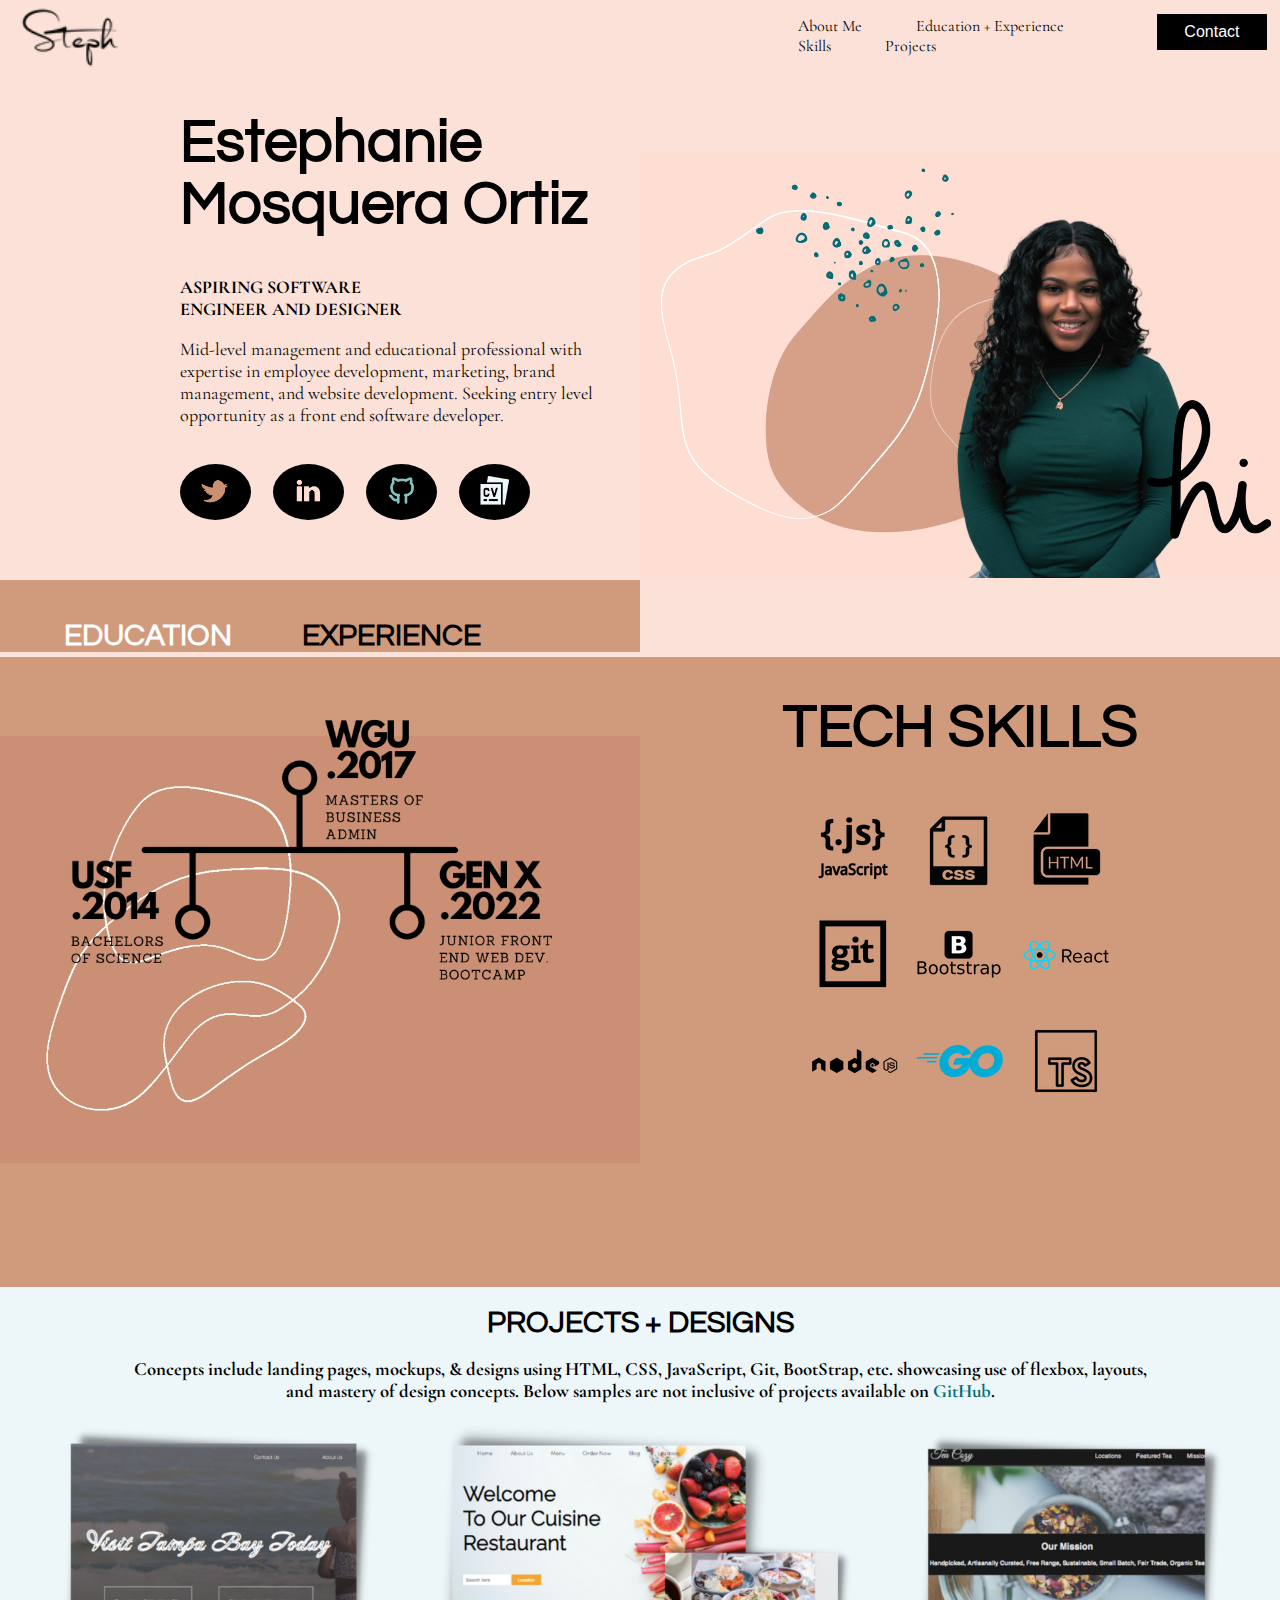
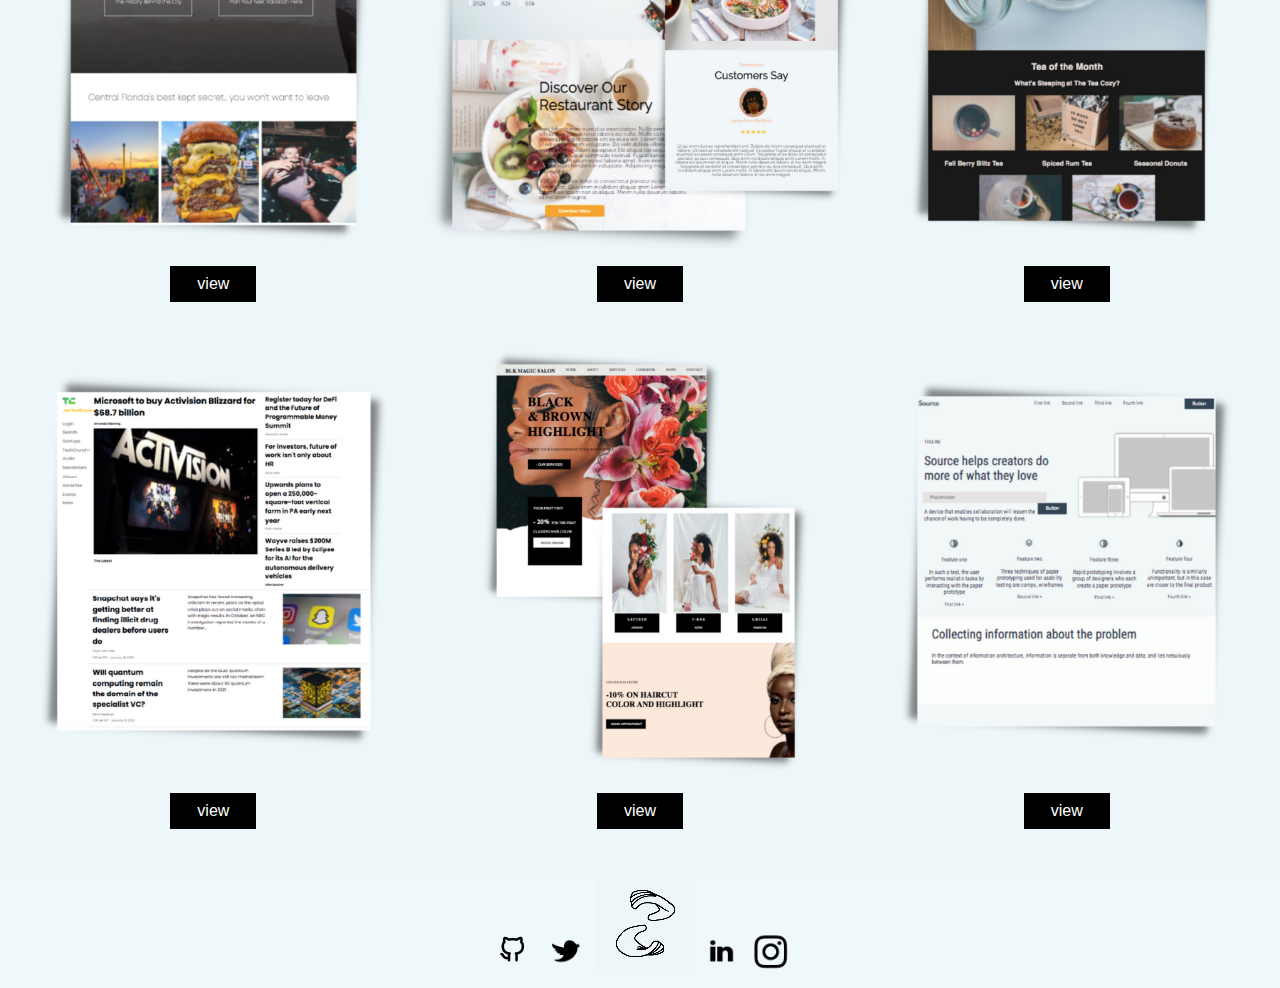
==== index.html @ 468664ae "making site mobile responsive index.html and style.css" ====
<!DOCTYPE html>
<html lang="en">
<head>
    <meta charset="UTF-8">
    <meta http-equiv="X-UA-Compatible" content="IE=edge">
    <meta name="viewport" content="width=device-width, initial-scale=1.0">
    <title>Estephanie Mosquera Ortiz</title>
    <link rel="stylesheet" href="./resources/css/style.css">
    <script type="text/javascript" src="./resources/javascript/app.js"></script>
</head>

<body>
    <header>
        <nav>
            <img src="./resources/images/Steph.png" alt="logo">
            <ul>
                <a href="#aboutme"><li>About Me</li></a>
                <a href="#eduandexp"><li>Education + Experience</li></a>
                <a href="#skills"><li>Skills</li></a>
                <a href="#projects"><li>Projects</li></a>
            </ul>
            <a href="mailto:emosqu3ra@gmail.com" alt="email"><li><button class="btn">Contact</button></li></a>
        </nav>
    </header>
 
    <!-- ABOUT ME -->
    <main>
        <div class="secretvid">
            <!-- The video -->
            <video autoplay muted loop class="myVideo">
                <source src="./resources/images/portfolio.mp4" alt="estephanieortiz" type="video/mp4">
            </video>
        </div>
        <section id="aboutme">
            <div>
                <h1>Estephanie <br> Mosquera Ortiz</h1>
                <h3>ASPIRING SOFTWARE<br>
                    ENGINEER AND DESIGNER
                </h3>
                <p>Mid-level management and educational professional with expertise in employee development, marketing, brand management, and website development. Seeking entry level opportunity as a front end software developer.
                </p><br>
                <a href="www.twitter.com/beautandbeastco" target="_blank"><button class="btntwo"><img src="resources/images/twitter.png" alt="twitter" width=35vw></button></a>
                <a href="https://www.linkedin.com/in/estephanie-mosqueraortiz" target="_blank"><button class="btnthree"><img src="./resources/images/linkedin.png" alt="linkedin" width=35vw></button></a>
                <a href="https://github.com/emosqu3ra/" target="_blank"><button class="btnthree"><img src="./resources/images/github.png" alt="github" width=35vw></button></a>
                <a href="https://www.dropbox.com/s/trp6aecvood1677/Mosquera-Ortiz%2C%20Estephanie%20IT%20.pdf?dl=0" target="_blank"><button class="btnthree"><img src="./resources/images/cv.png" alt="cv" width=35vw></button></a>
            </div>
        </section>
        <section>
            <!-- The video -->
            <video autoplay muted loop class="myVideo">
                <source src="./resources/images/portfolio.mp4" alt="estephanieortiz" type="video/mp4">
            </video>
        </section>
    </main>

    <!-- EXPERIENCE + EDUCATION -->
    <section>
        <div class="exp">
            <section>
                <!-- The video -->
                <video autoplay muted loop class="myVideo">
                    <source src="./resources/images/edusection.mp4" alt="animatedcircles" type="video/mp4">
                </video>

                <div class="content" id="eduandexp">
                    <div class="tab">
                        <button class="tablinks" onclick="openCity(event, 'Paris')" id="defaultOpen">EDUCATION</button>
                        <button class="tablinks" onclick="openCity(event, 'London')">EXPERIENCE</button>
                    </div>
                      
                      <!-- Tab content -->
                    <div id="Paris" class="tabcontent">
                        <img class="eduexp" src="resources/images/edu.png" alt="education">
                    </div>
                      
                    <div id="London" class="tabcontent">
                        <img class="eduexp" src="./resources/images/exp.png" alt="experience">
                    </div>    
                </div>
            </section>
        </div> 

        <!-- EDU + EXP -->
        <div class="skills">
            <section>
                <h1 id="skills">TECH SKILLS</h1>
                <img src="resources/images/7.png" alt="javascript">
                <img src="./resources/images/8.png" alt="css">
                <img src="./resources/images/9.png" alt="html"><br>
                <img src="./resources/images/10.png" alt="git">
                <img src="./resources/images/14.png" alt="bootstrap">
                <img src="./resources/images/16.png" alt="react"><br>
                <img src="./resources/images/12.png" alt="node">
                <img src="./resources/images/15.png" alt="go">
                <img src="./resources/images/18.png" alt="typescript">
            </section>
        </div>  
     </section>

    <!-- PROJECTS -->
    <section class="projects">
        <h1 id="projects">PROJECTS + DESIGNS</h1>
        <h3>Concepts include landing pages, mockups, & designs
            using HTML, CSS, JavaScript, Git, BootStrap, etc.
            showcasing use of flexbox, layouts, and mastery of design concepts.
            Below samples are not inclusive of projects available on <a class="a" href="www.github.com/emosqu3ra">GitHub</a>.
        </h3>
        <div class="grid">
            <div class="landingpage">
               <div><img src="./resources/images/landingpg.png" alt=landingpage width=100%></div>
               <div><a href="http://emosquera.co/landing_page/" target="_blank"><button class="btn">view</button></a></div>
            </div>
            <div class="food">
                <div><img src="./resources/images/foodvibe.png" alt=foodmockup width=100%></div>
                <div><a href="http://127.0.0.1:5500/100Devs/06_cuisine_mock/index.html" target="_blank"><button class="btn">view</button></a></div>
            </div>
            <div class="teacozy">
               <div><img src="./resources/images/teacozy.png" alt=teacozy width=100%></div> 
               <div><a href="http://emosquera.co/teacozy/" target="_blank"><button class="btn">view</button></a></div>
            </div>
        </div>

        <div class="gridtwo">
            <div class="techcrunch">
                <div><img src="./resources/images/techcrunch.png" alt=techcrunch width=100%></div>
                <div><a href="http://emosquera.co/techcrunchmock" target="_blank"><button class="btn">view</button></a></div>
            </div>
            <div class="hairsalon">
               <div><img src="./resources/images/hairsalon.png" alt=hairsalon width=100%></div>
               <div><a href="http://emosquera.co/hairsalonmockup/" target="_blank"><button class="btn">view</button></a></div>
            </div>
            <div class="source">
               <div><img src="./resources/images/source.png" alt=source width=100%></div> 
               <div><a href="http://emosquera.co/sourcemockup/" target="_blank"><button class="btn">view</button></a></div>
            </div>
        </div>
    </section>   

    <footer>
        <section>
            <a href="https://github.com/emosqu3ra/" target="_blank"><img src="./resources/images/gitblack.png" alt="GitHub" height=50px width=50px></a>
            <a href="https://www.twitter.com/beautandbeastco" target="_blank"><img src="./resources/images/twitterblack.png" alt="Twitter" height=45px width=50px></a>
            <video autoplay muted loop class="Video">
                <source src="./resources/images/bye.mp4" alt="goodbye" type="video/mp4">
            </video>
            <a href="https://www.linkedin.com/in/estephanie-mosqueraortiz" target="_blank"><img src="./resources/images/linkedblack.png" alt=LinkedIn height=45px width=45px></a>
            <a href="https://www.instagram.com/beautandbeastco" target="_blank"><img src="./resources/images/blackig.png" alt=LinkedIn height=45px width=45px></a>
        </section>
    </footer>

    <script>
        function openCity(evt, cityName) {
          var i, tabcontent, tablinks;
          tabcontent = document.getElementsByClassName("tabcontent");
          for (i = 0; i < tabcontent.length; i++) {
            tabcontent[i].style.display = "none";
          }
          tablinks = document.getElementsByClassName("tablinks");
          for (i = 0; i < tablinks.length; i++) {
            tablinks[i].className = tablinks[i].className.replace(" active", "");
          }
          document.getElementById(cityName).style.display = "block";
          evt.currentTarget.className += " active";
        }
        
        // Get the element with id="defaultOpen" and click on it
        document.getElementById("defaultOpen").click();
    </script>
</body>
</html>
---- resources/css/style.css ----
@import url('https://fonts.googleapis.com/css2?family=Comfortaa&family=Cormorant+Garamond:wght@300&display=swap');
@import url('https://fonts.googleapis.com/css2?family=Comfortaa&family=Cormorant+Garamond:wght@300&family=Questrial&display=swap');

html, body {
    padding: 0px;
    margin: 0px;
    background-color: #FFFFFF;
    font-family: 'Cormorant Garamond', serif;
}

html h1 {
    font-family: 'Questrial', sans-serif;
}

/* HEADER */

header nav {
    display: flex;
    height: 8vh;
    background-color: #fbe1d7;
}

header img {
    margin-right: 45%;
    padding-left: 1%;
}

nav a {
    list-style: none;
    float: left;
    margin-left: 6vh;
    text-decoration: none;
    color: black;
}

nav a:hover, .btn:hover, .a:hover {
    color: #d09a7d;
}

.btn {
    background-color: black;
    color: white;
    border: none;
    padding: 1vh 3vh;
    margin: 1.5vh;
    font-size: medium;
}

/* MAIN */
main > section {
    width: 50%;
    float: left;
    height: 65vh;
    background-color: #fbe1d7;
}

.secretvid {
    display: none;
}

main > section + section {
    display: flex;
    float: right;
    width: 50%;
    text-align: right;
}

main section h1 {
    font-size: 60px;
    margin-left: 20vh;
}

main section h3, p {
    margin-left: 20vh;
    font-size: large;
}

.btntwo {
    margin-left: 20vh;
    background-color: black;
    color: white;
    border: none;
    border-radius: 55%;
    padding: 1vh 2vh;
}

.btnthree {
    margin-left: 2vh;
    background-color: black;
    color: white;
    border: none;
    border-radius:50%;
    padding: 1vh 2vh;
}

/* VIDEO */
.myVideo {
    position:relative;
    height: 65vh;
    width: 100%;
}


.exp, .skills, .projects h1 {
    font-family: 'Questrial', sans-serif;
    font-size: 30px;
    font-weight: 900;
    text-align: center;
}

/* SKILLS */
.skills {
    float: right;
    background-color: #d09a7d;
    height: 70vh;
    width: 50%;
    padding: 0;
    margin: 0;
}

/* VIDEO OVERLAY */
.content {
    display: block;
    position: absolute;
    width: 50%;
    right: 0;
    left: 0;
    bottom: 0;
    top: 10;
    margin-bottom: -310px;
    height: 70vh;
  }

/* EXP & EDU */
.exp {
    float: left;
    background-color: #d09a7d;
    height: 70vh;
    width: 50%;
    padding: 0;
    margin: 0;
}

.eduexp {
    position: absolute;
    display: flex;
    margin: auto;
    width: 90%;
}

/* TABS */
.tab {
    overflow: hidden;
    background-color: #d09a7d;
}

/* TAB BTNS */
.tab button {
    background-color: inherit;
    float: left;
    border: none;
    outline: none;
    cursor: pointer;
    padding-top: 40px;
    transition: 0.3s;
    font-family: 'Questrial', sans-serif;
    font-size: 30px;
    font-weight: 900;
    padding-left: 10%;
  }

.tabcontent {
    display: none;
    padding: 6px 12px;
    border-top: none;
  }  

.tab button.active {
    color: white;
  } 
  
.tab button:hover {
    color: #fbe1d7;
  }

/* PROJECTS */
.projects {
    display: inline-block;
    width: 100%;
    background-color: #EDF6F9;
}

.projects h3 {
    text-align: center;
    margin-left: 10%;
    margin-right: 10%;
}
.a {
    text-decoration: none;
    color: #006D77;
}

.grid {
    display: flex;
    margin: auto;
    grid-template-columns: 30% 30% 30%;
    grid-template-rows: 80% 20%;
    text-align: center;
    gap: 0;
    padding-bottom: 2em;
}

.gridtwo {
    display: flex;
    margin: auto;
    grid-template-columns: 30% 30% 30%;
    grid-template-rows: 80% 20%;
    text-align: center;
    gap: 0;
    padding-bottom: 2em;
}

/* FOOTER */
footer {
    display: flex;
    justify-content: center;
    padding-bottom: 1vh;
    background-color: #eff8fa;
}

/* Extra small devices (phones, 600px and down) */
@media only screen and (max-width: 600px) {

 /* NAV  */
header nav {
    display: none;
} 

/* MAIN ABOUT ME SECTION */
main > section {
    width: 100%;
    display: block;
    height: 50vh;
}

main section h1 {
    font-size: 40px;
    margin-left: 0px;
    text-align: center;
    margin-bottom: 0;
}

main section h3, p {
    font-size: large;
    margin: 0 25px;
    text-align: center;
    padding-top: 10px;
}

.btntwo, .btnthree {
    margin-left: 20px;
}

/* MAIN PROFILE PIC */
main > section + section {
    display: none;
}

.secretvid {
    display: block;
    height: 30vh;
    width: 100%;
}

/* SKILLS */
.skills {
    background-color: #d09a7d;
    height: 52vh;
    width: 100%;
    padding: 0;
    margin: 0;
}

/* VIDEO AND OVERLAY */
.content {
    display: block;
    position: absolute;
    width: 100%;
    right: 0;
    left: 0;
    bottom: 0;
    height: 50vh;
  }

.myVideo {
    width: 100%;
    height: 45vh;
}  

/* EXP & EDU */
.exp {
    background-color: #d09a7d;
    height: 40vh;
    width: 100%;
}

/* TABS FOR EDU AND EXP */
.tab button {
    background-color: inherit;
    border: none;
    outline: none;
    cursor: pointer;
    transition: 0.3s;
    font-family: 'Questrial', sans-serif;
    font-size: 23px;
    font-weight: 900;
    text-align: center;
    padding-top: 0;
  }
 

    
}
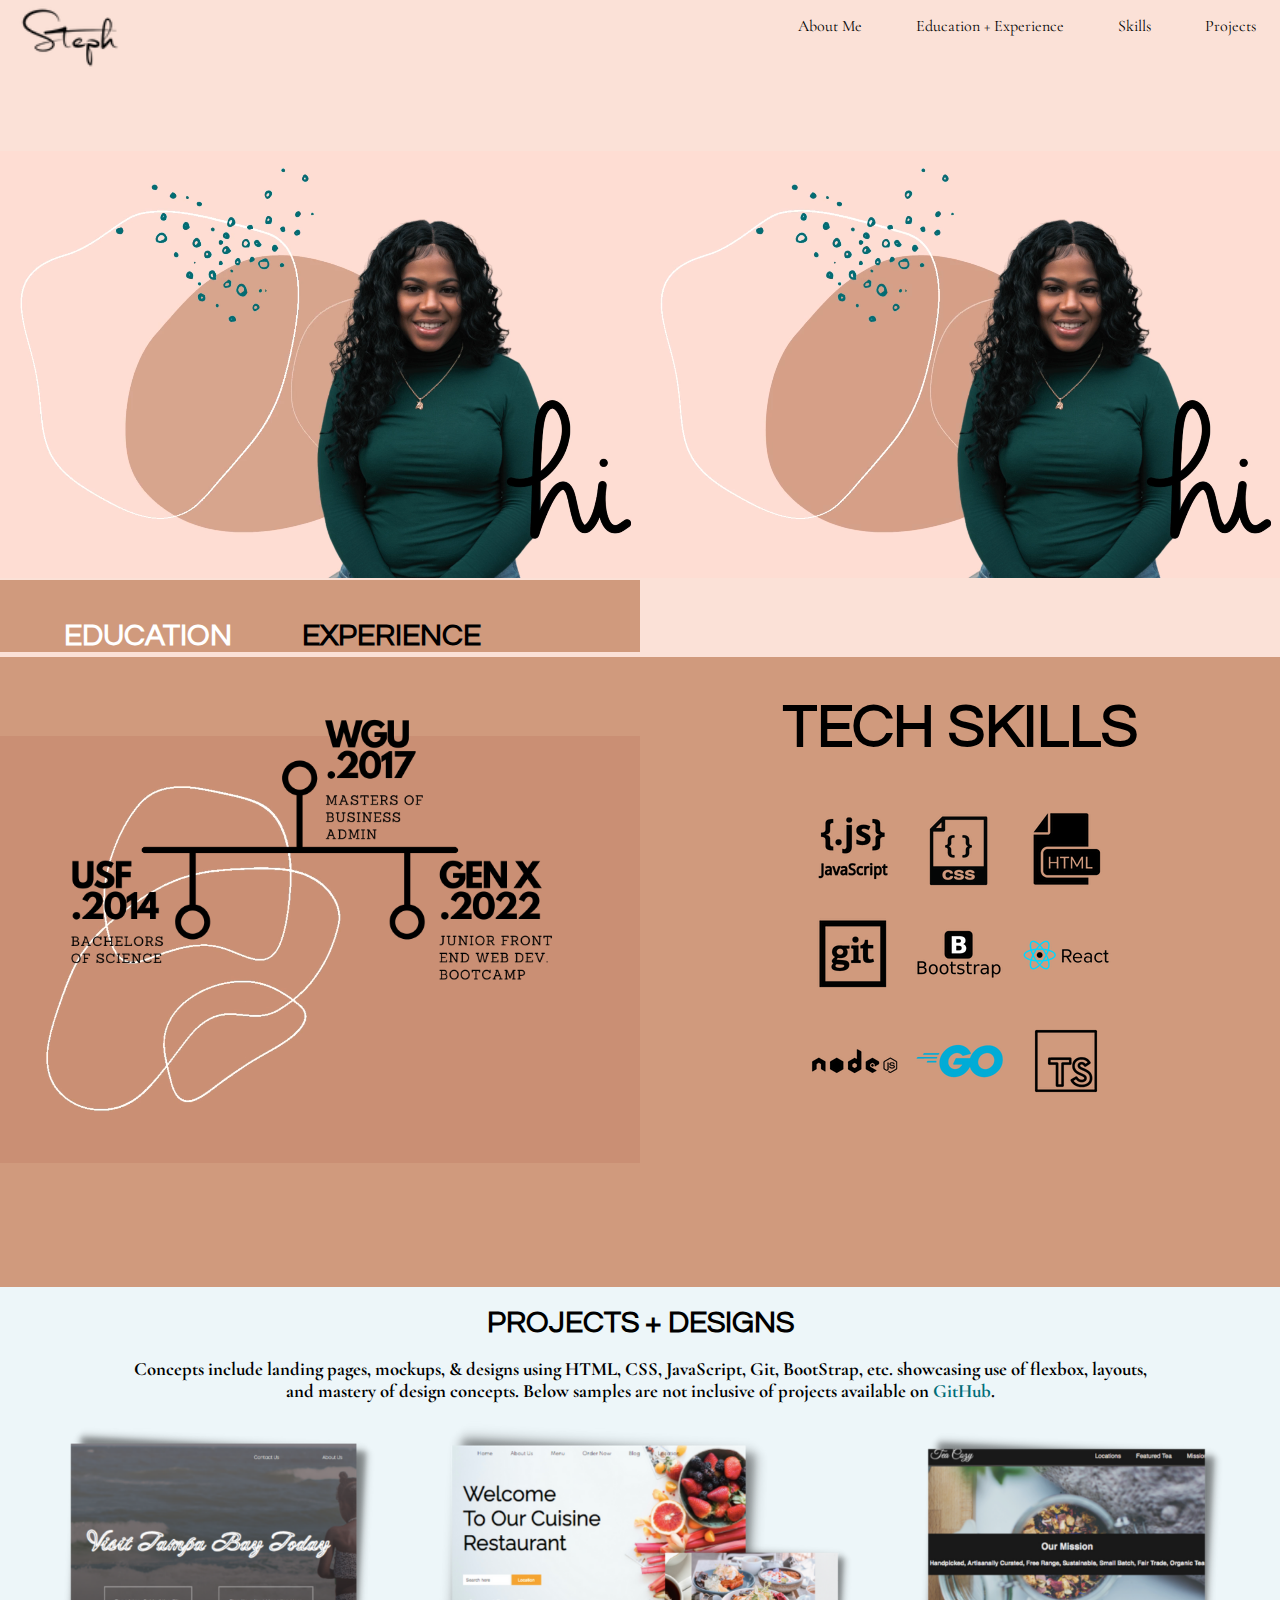
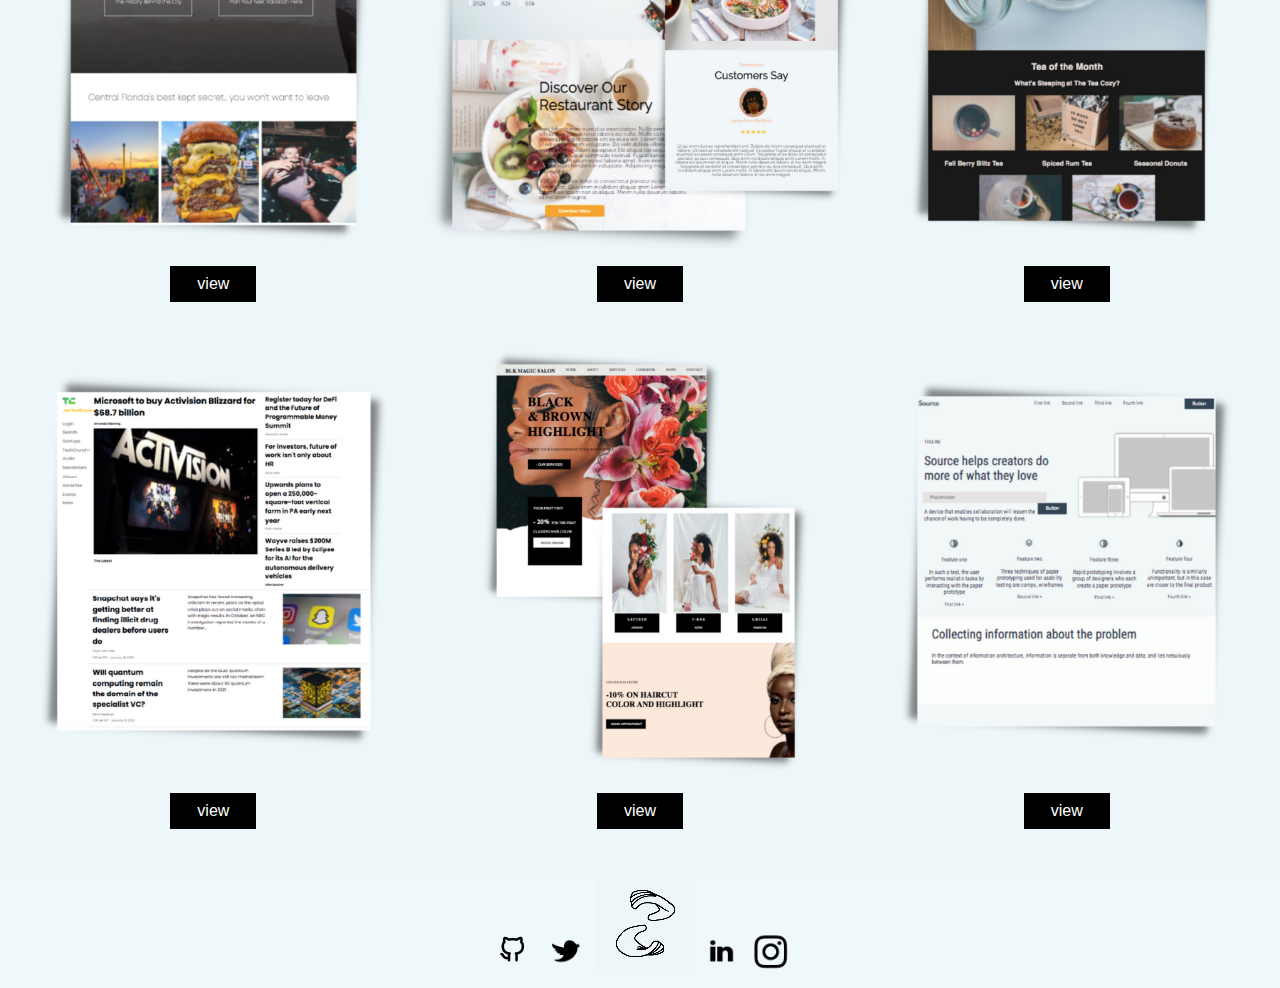
==== commit bd364ca4: "completed media query for mobile" ====
--- a/index.html
+++ b/index.html
@@ -13,26 +13,25 @@
     <header>
         <nav>
             <img src="./resources/images/Steph.png" alt="logo">
-            <ul>
+            <ul class="naver">
                 <a href="#aboutme"><li>About Me</li></a>
                 <a href="#eduandexp"><li>Education + Experience</li></a>
                 <a href="#skills"><li>Skills</li></a>
                 <a href="#projects"><li>Projects</li></a>
             </ul>
-            <a href="mailto:emosqu3ra@gmail.com" alt="email"><li><button class="btn">Contact</button></li></a>
+            <a class="contact" href="mailto:emosqu3ra@gmail.com" alt="email"><li><button class="btn">Contact</button></li></a>
         </nav>
     </header>
  
     <!-- ABOUT ME -->
     <main>
-        <div class="secretvid">
-            <!-- The video -->
-            <video autoplay muted loop class="myVideo">
-                <source src="./resources/images/portfolio.mp4" alt="estephanieortiz" type="video/mp4">
-            </video>
-        </div>
         <section id="aboutme">
             <div>
+                <!-- Hidden video -->
+                <a class="contact" href="mailto:emosqu3ra@gmail.com" alt="email"><button class="btn">Contact</button></a>
+                <video autoplay muted loop class="myVideo" id="secretvid">
+                    <source src="./resources/images/portfolio.mp4" alt="estephanieortiz" type="video/mp4">
+                </video>
                 <h1>Estephanie <br> Mosquera Ortiz</h1>
                 <h3>ASPIRING SOFTWARE<br>
                     ENGINEER AND DESIGNER
--- a/resources/css/style.css
+++ b/resources/css/style.css
@@ -47,6 +47,10 @@
 }
 
 /* MAIN */
+.contact {
+    display: none;
+}
+
 main > section {
     width: 50%;
     float: left;
@@ -229,18 +233,22 @@
 }
 
 /* Extra small devices (phones, 600px and down) */
-@media only screen and (max-width: 600px) {
+@media only screen and (max-width: 1200px) {
 
  /* NAV  */
 header nav {
     display: none;
-} 
+}    
 
 /* MAIN ABOUT ME SECTION */
+.contact {
+    display: flex;
+    justify-content: center;
+}
+
 main > section {
     width: 100%;
-    display: block;
-    height: 50vh;
+    height: 83vh;
 }
 
 main section h1 {
@@ -248,6 +256,7 @@
     margin-left: 0px;
     text-align: center;
     margin-bottom: 0;
+    margin-top: 1vh;
 }
 
 main section h3, p {
@@ -266,10 +275,11 @@
     display: none;
 }
 
-.secretvid {
-    display: block;
+#secretvid {
+    display: inline-block;
+    width: 100%;
     height: 30vh;
-    width: 100%;
+    padding-top: 1vh;
 }
 
 /* SKILLS */
@@ -289,7 +299,9 @@
     right: 0;
     left: 0;
     bottom: 0;
+    top: 0;
     height: 50vh;
+    margin-top: 87vh;
   }
 
 .myVideo {
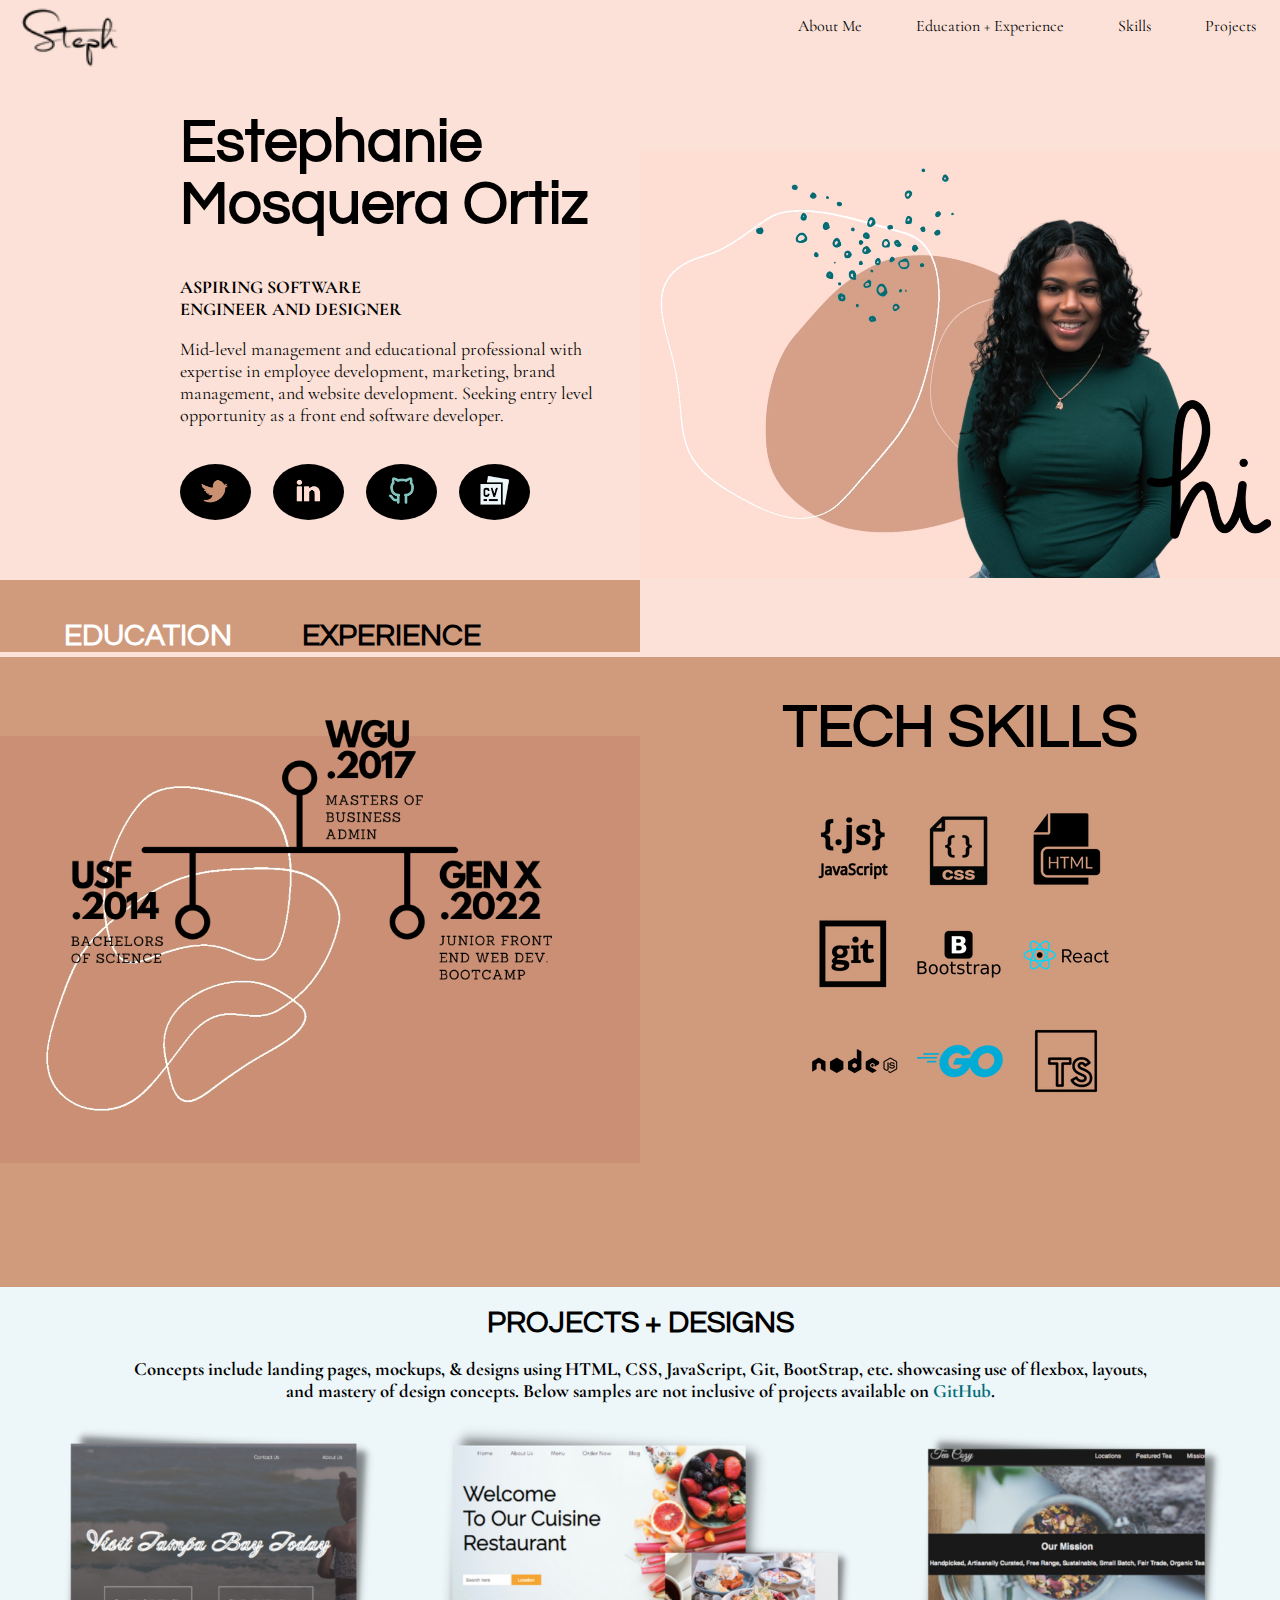
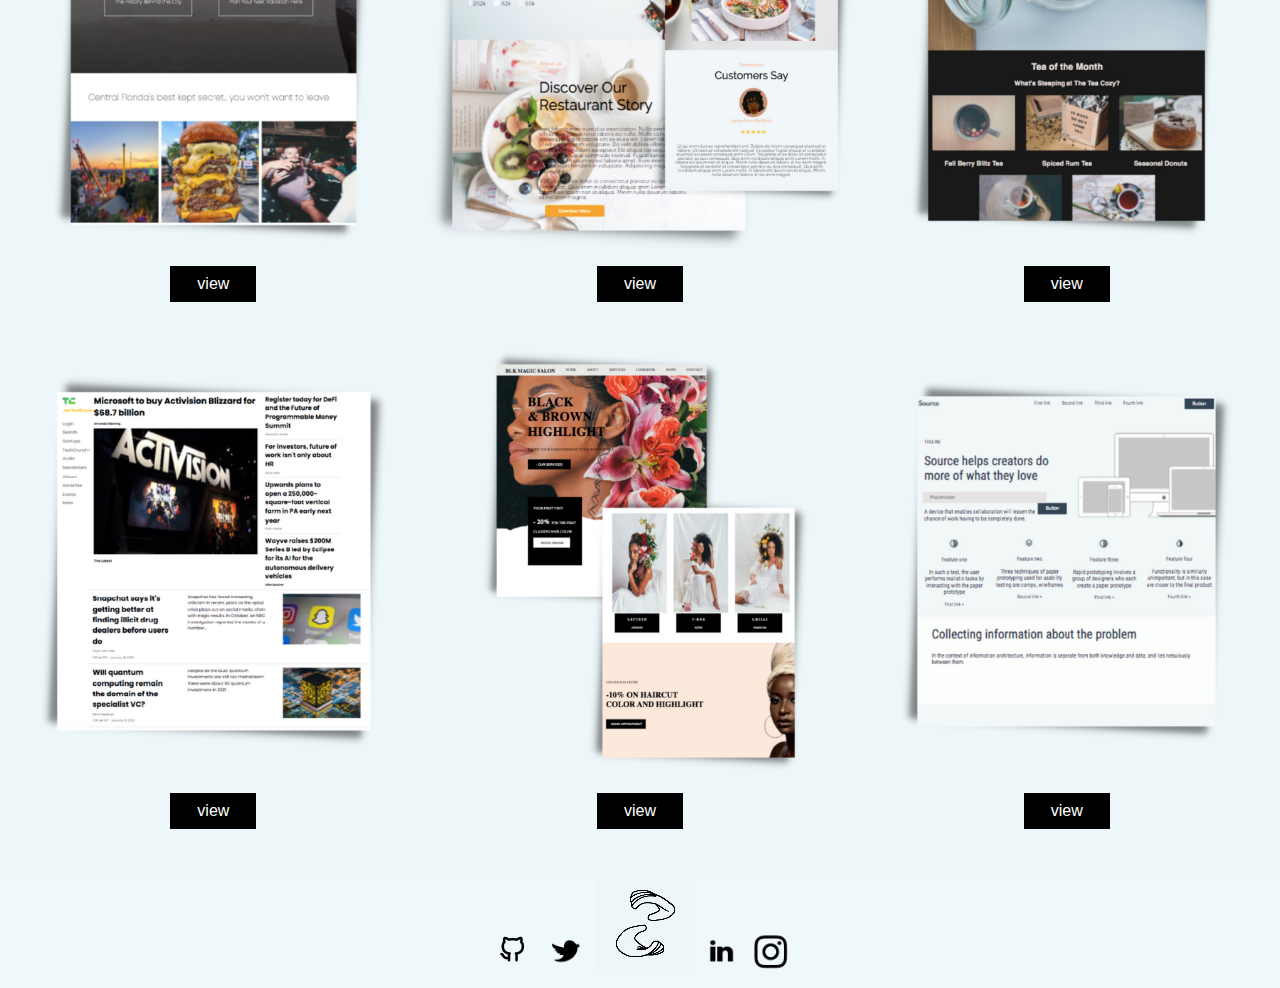
==== commit a4734b58: "updated edu and exp info to show as pic and not video on mobile index.html style.css" ====
--- a/index.html
+++ b/index.html
@@ -56,6 +56,12 @@
     <section>
         <div class="exp">
             <section>
+                <div class=secretedu>
+                    <h1> EDUCATION</h1>
+                    <img alt="education" src="./resources/images/edupic.png" width=100% height=50%>
+                    <h1>EXPERIENCE</h1>
+                    <img alt="experience" src="./resources/images/exppic.png" width=100% height=50%>
+                </div>
                 <!-- The video -->
                 <video autoplay muted loop class="myVideo">
                     <source src="./resources/images/edusection.mp4" alt="animatedcircles" type="video/mp4">
--- a/resources/css/style.css
+++ b/resources/css/style.css
@@ -57,8 +57,7 @@
     height: 65vh;
     background-color: #fbe1d7;
 }
-
-.secretvid {
+#secretvid {
     display: none;
 }
 
@@ -152,6 +151,10 @@
     width: 90%;
 }
 
+.secretedu {
+    display: none;
+}
+
 /* TABS */
 .tab {
     overflow: hidden;
@@ -233,7 +236,7 @@
 }
 
 /* Extra small devices (phones, 600px and down) */
-@media only screen and (max-width: 1200px) {
+@media only screen and (max-width: 600px) {
 
  /* NAV  */
 header nav {
@@ -244,11 +247,12 @@
 .contact {
     display: flex;
     justify-content: center;
+    text-decoration: none;
 }
 
 main > section {
     width: 100%;
-    height: 83vh;
+    height: 88vh;
 }
 
 main section h1 {
@@ -256,7 +260,7 @@
     margin-left: 0px;
     text-align: center;
     margin-bottom: 0;
-    margin-top: 1vh;
+    margin-top: 3vh;
 }
 
 main section h3, p {
@@ -280,6 +284,14 @@
     width: 100%;
     height: 30vh;
     padding-top: 1vh;
+}
+
+.exp, .skills h1 {
+    font-family: 'Questrial', sans-serif;
+    font-size: 30px;
+    font-weight: 900;
+    text-align: center;
+    color:#EDF6F9;
 }
 
 /* SKILLS */
@@ -293,27 +305,21 @@
 
 /* VIDEO AND OVERLAY */
 .content {
-    display: block;
-    position: absolute;
-    width: 100%;
-    right: 0;
-    left: 0;
-    bottom: 0;
-    top: 0;
-    height: 50vh;
-    margin-top: 87vh;
+    display: none;
   }
 
 .myVideo {
-    width: 100%;
-    height: 45vh;
+    display: none;
 }  
 
 /* EXP & EDU */
 .exp {
-    background-color: #d09a7d;
-    height: 40vh;
-    width: 100%;
+    height: 90vh;
+    width: 100%;
+}
+
+.secretedu {
+    display: block;
 }
 
 /* TABS FOR EDU AND EXP */
@@ -328,8 +334,6 @@
     font-weight: 900;
     text-align: center;
     padding-top: 0;
-  }
- 
-
-    
-}+    display: inline-block;
+  }
+}
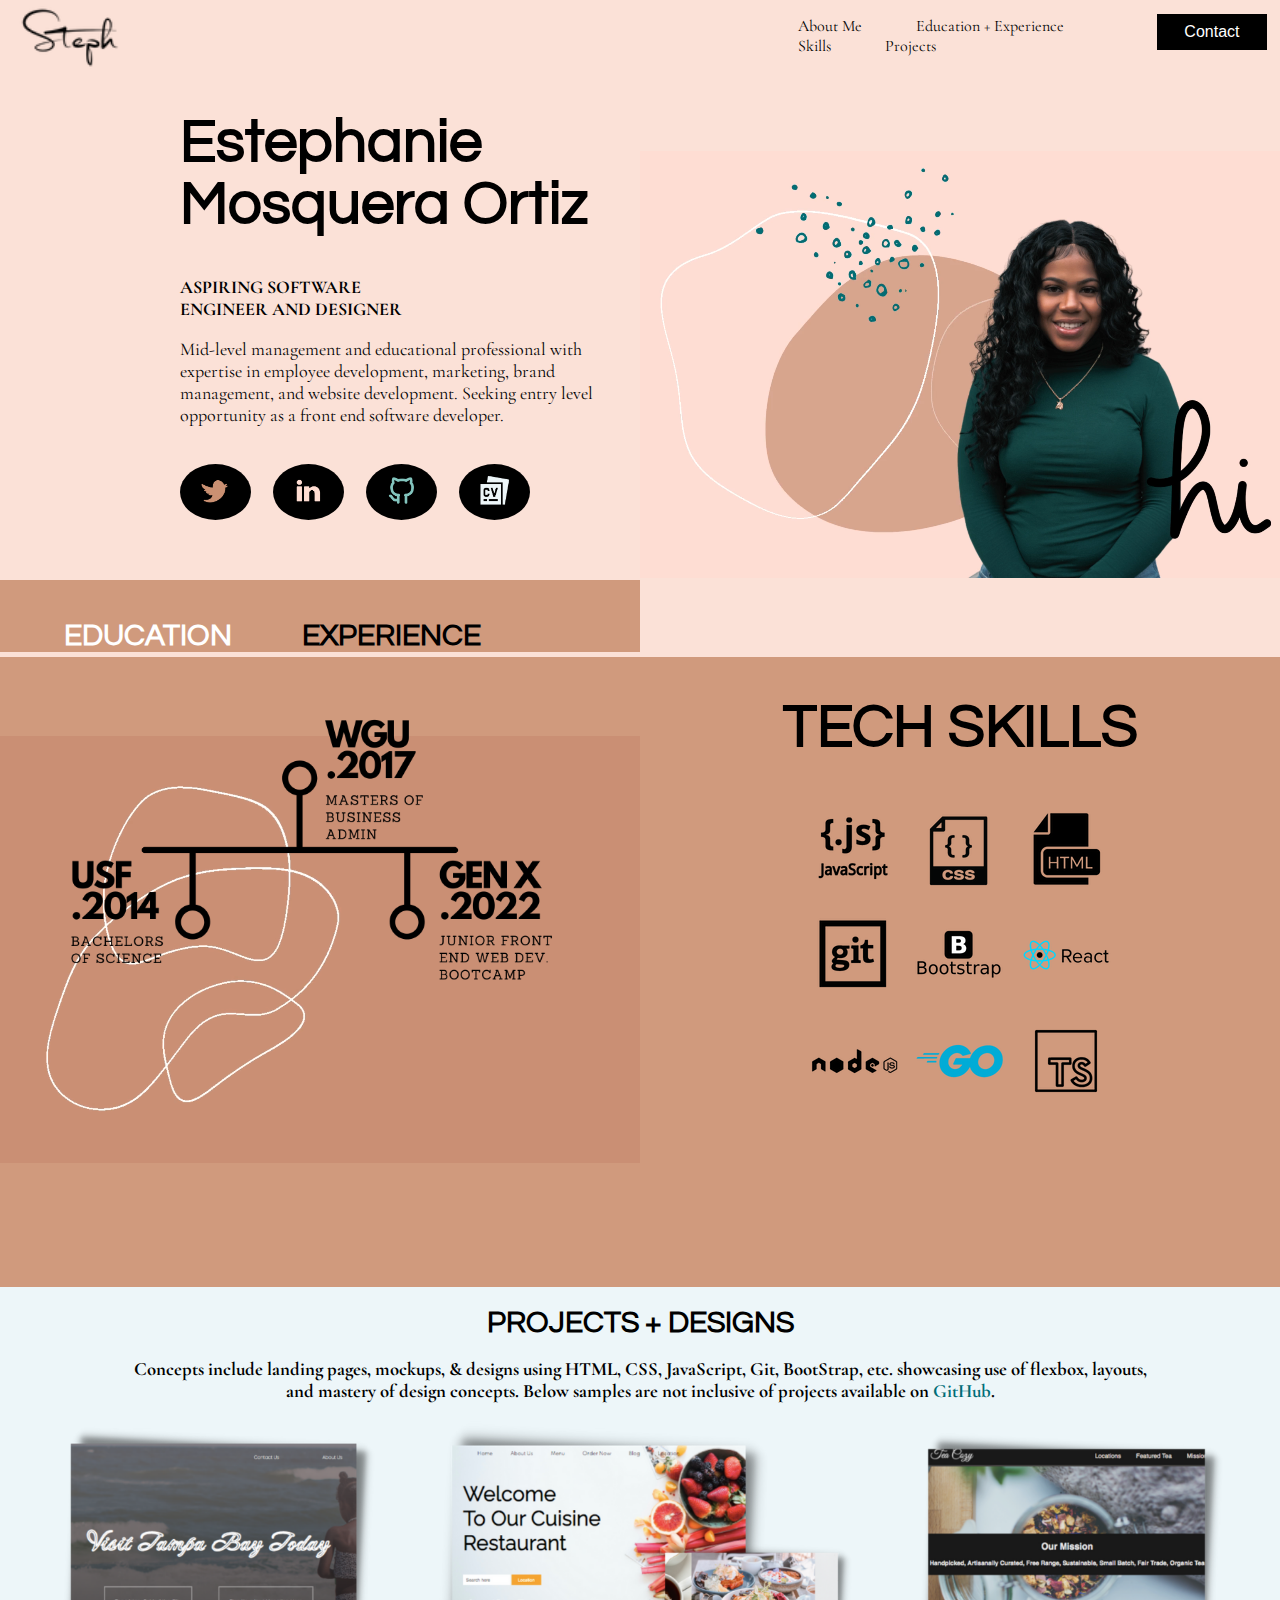
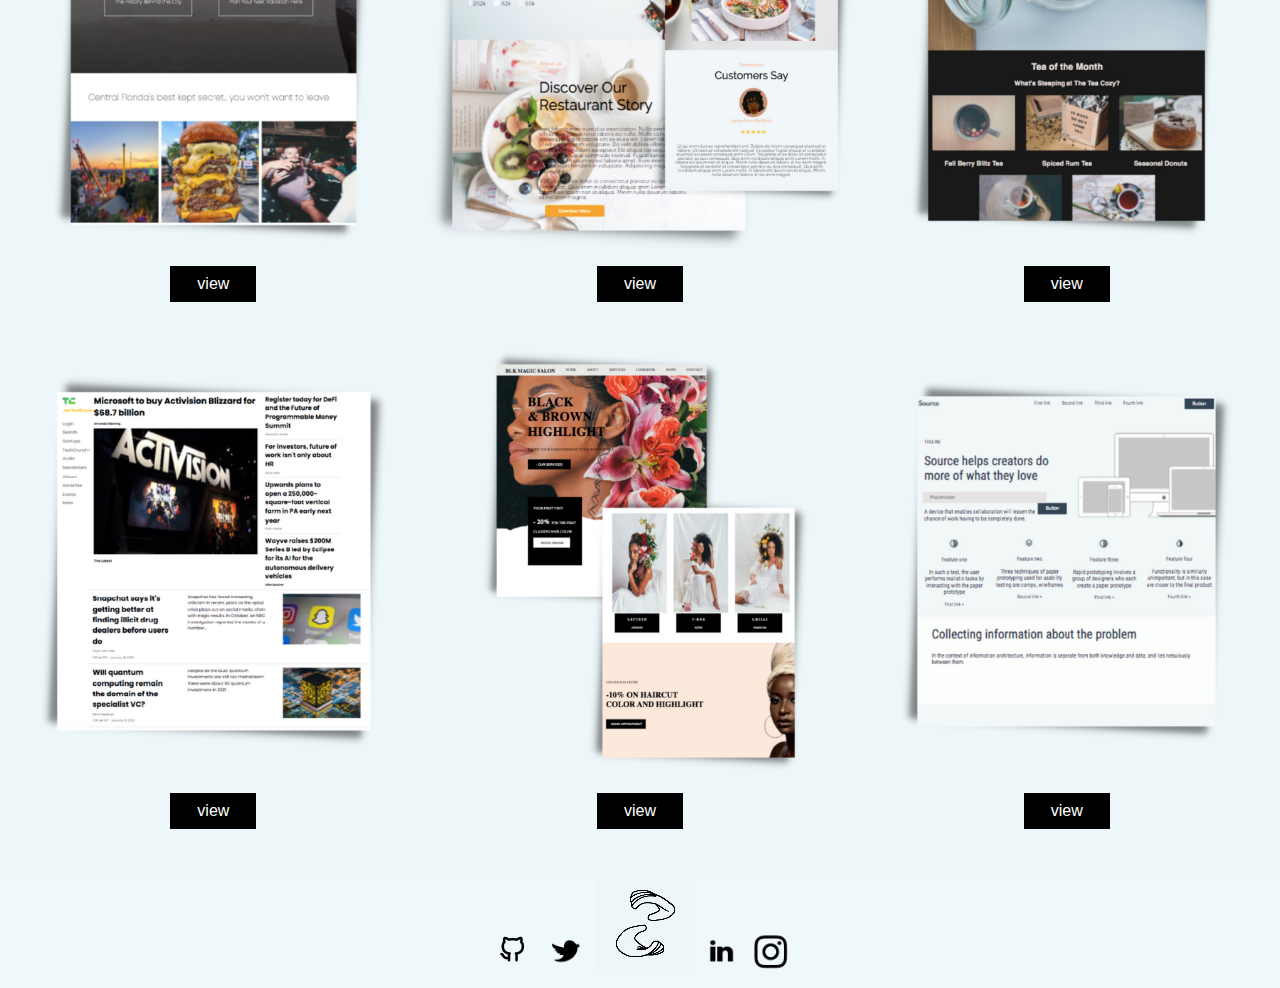
==== commit d1a4e6a8: "made contact btn visible on desktop index.html" ====
--- a/index.html
+++ b/index.html
@@ -19,7 +19,8 @@
                 <a href="#skills"><li>Skills</li></a>
                 <a href="#projects"><li>Projects</li></a>
             </ul>
-            <a class="contact" href="mailto:emosqu3ra@gmail.com" alt="email"><li><button class="btn">Contact</button></li></a>
+            <a href="mailto:emosqu3ra@gmail.com" alt="email"><button class="btn">Contact</button></a>
+            <a class="contact" href="mailto:emosqu3ra@gmail.com" alt="email"><button class="btn">Contact</button></a>
         </nav>
     </header>
  
--- a/resources/css/style.css
+++ b/resources/css/style.css
@@ -57,6 +57,7 @@
     height: 65vh;
     background-color: #fbe1d7;
 }
+
 #secretvid {
     display: none;
 }
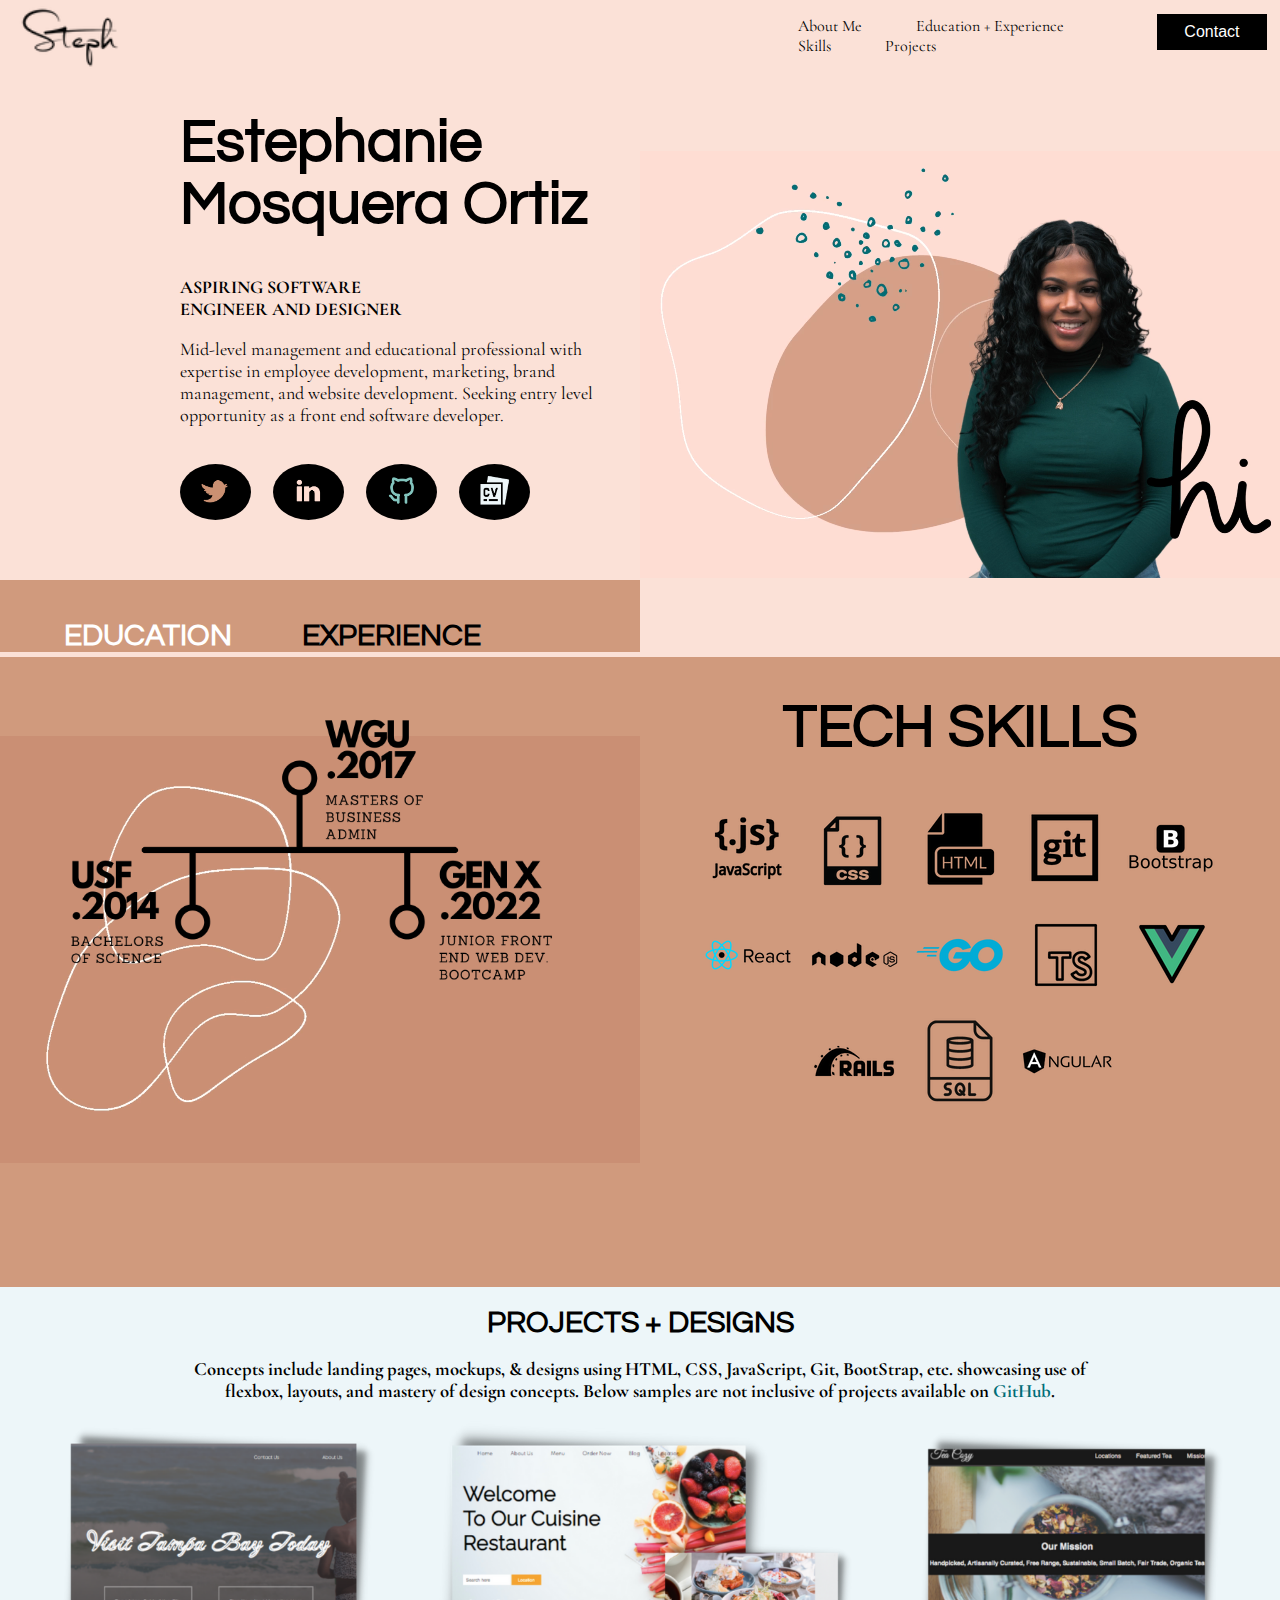
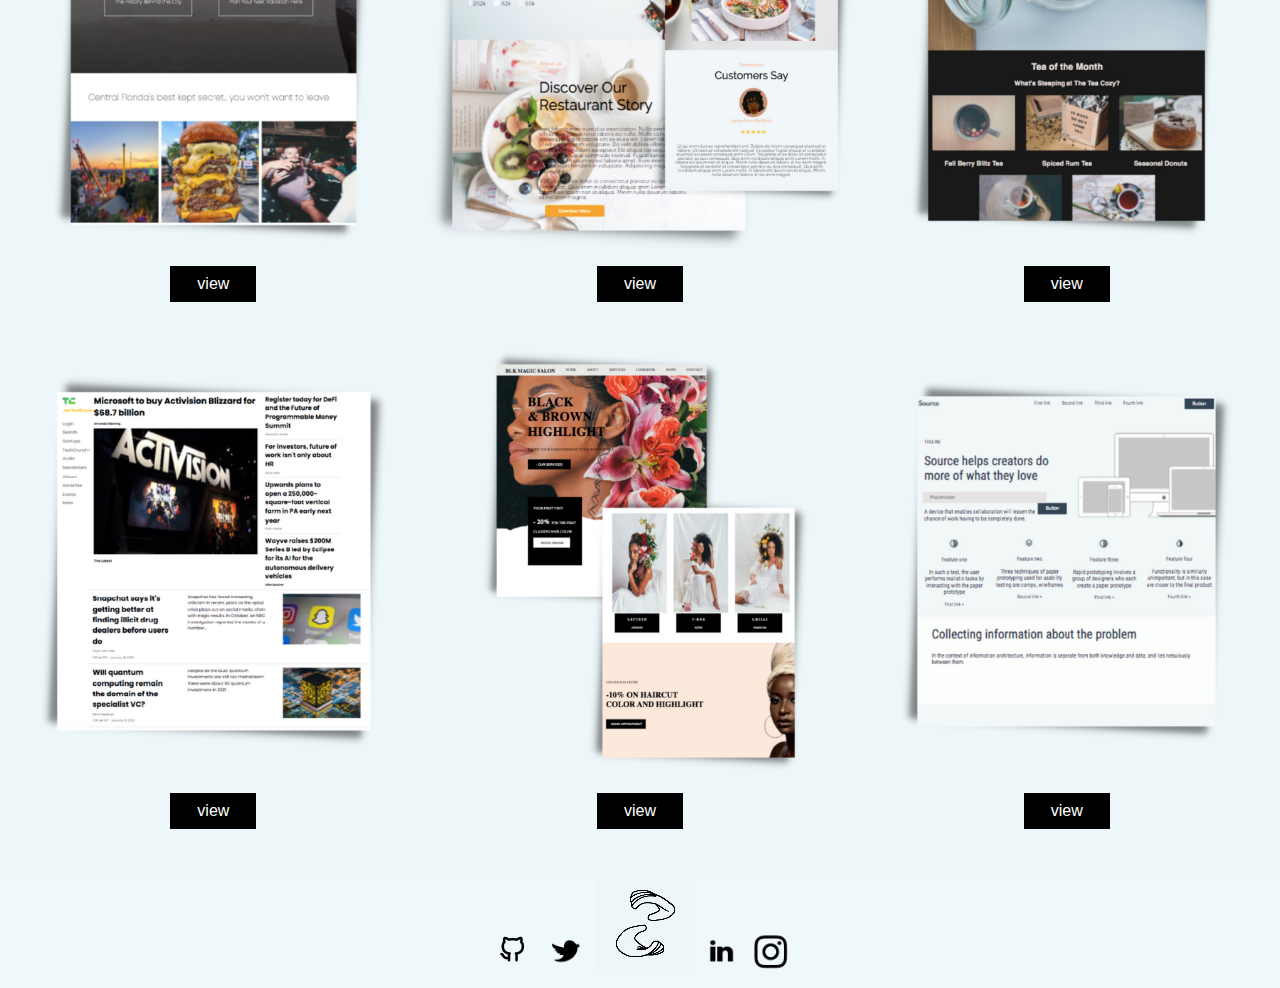
==== commit c1901b6b: "updates to skills section for future certs" ====
--- a/index.html
+++ b/index.html
@@ -92,13 +92,17 @@
                 <h1 id="skills">TECH SKILLS</h1>
                 <img src="resources/images/7.png" alt="javascript">
                 <img src="./resources/images/8.png" alt="css">
-                <img src="./resources/images/9.png" alt="html"><br>
+                <img src="./resources/images/9.png" alt="html">
                 <img src="./resources/images/10.png" alt="git">
-                <img src="./resources/images/14.png" alt="bootstrap">
-                <img src="./resources/images/16.png" alt="react"><br>
+                <img src="./resources/images/14.png" alt="bootstrap"><br>
+                <img src="./resources/images/16.png" alt="react">
                 <img src="./resources/images/12.png" alt="node">
                 <img src="./resources/images/15.png" alt="go">
                 <img src="./resources/images/18.png" alt="typescript">
+                <img src="./resources/images/13.png" alt="vue"><br>
+                <img src="./resources/images/11.png" alt="rubyrails">
+                <img src="./resources/images/19.png" alt="sql">
+                <img src="./resources/images/17.png" alt="angular">
             </section>
         </div>  
      </section>
@@ -108,7 +112,7 @@
         <h1 id="projects">PROJECTS + DESIGNS</h1>
         <h3>Concepts include landing pages, mockups, & designs
             using HTML, CSS, JavaScript, Git, BootStrap, etc.
-            showcasing use of flexbox, layouts, and mastery of design concepts.
+            showcasing use of<br> flexbox, layouts, and mastery of design concepts.
             Below samples are not inclusive of projects available on <a class="a" href="www.github.com/emosqu3ra">GitHub</a>.
         </h3>
         <div class="grid">
--- a/resources/css/style.css
+++ b/resources/css/style.css
@@ -298,7 +298,7 @@
 /* SKILLS */
 .skills {
     background-color: #d09a7d;
-    height: 52vh;
+    height: 78vh;
     width: 100%;
     padding: 0;
     margin: 0;
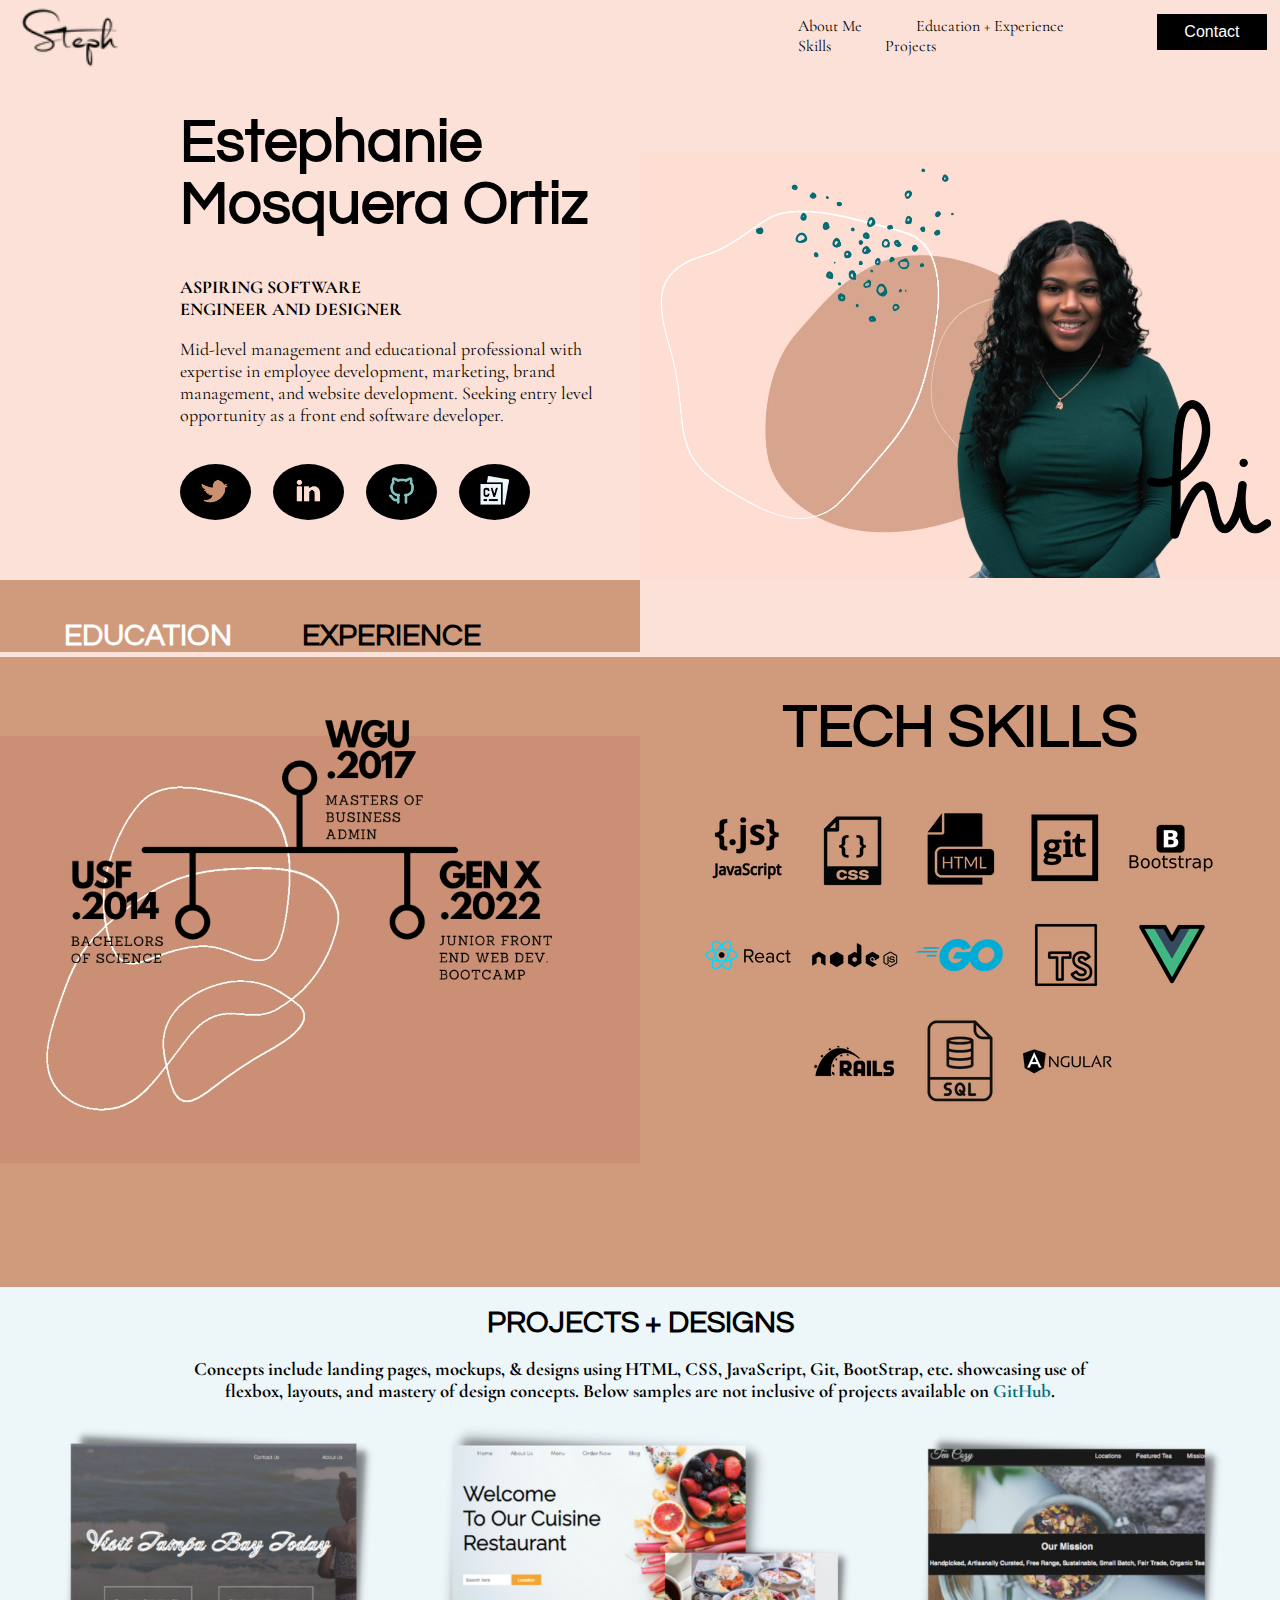
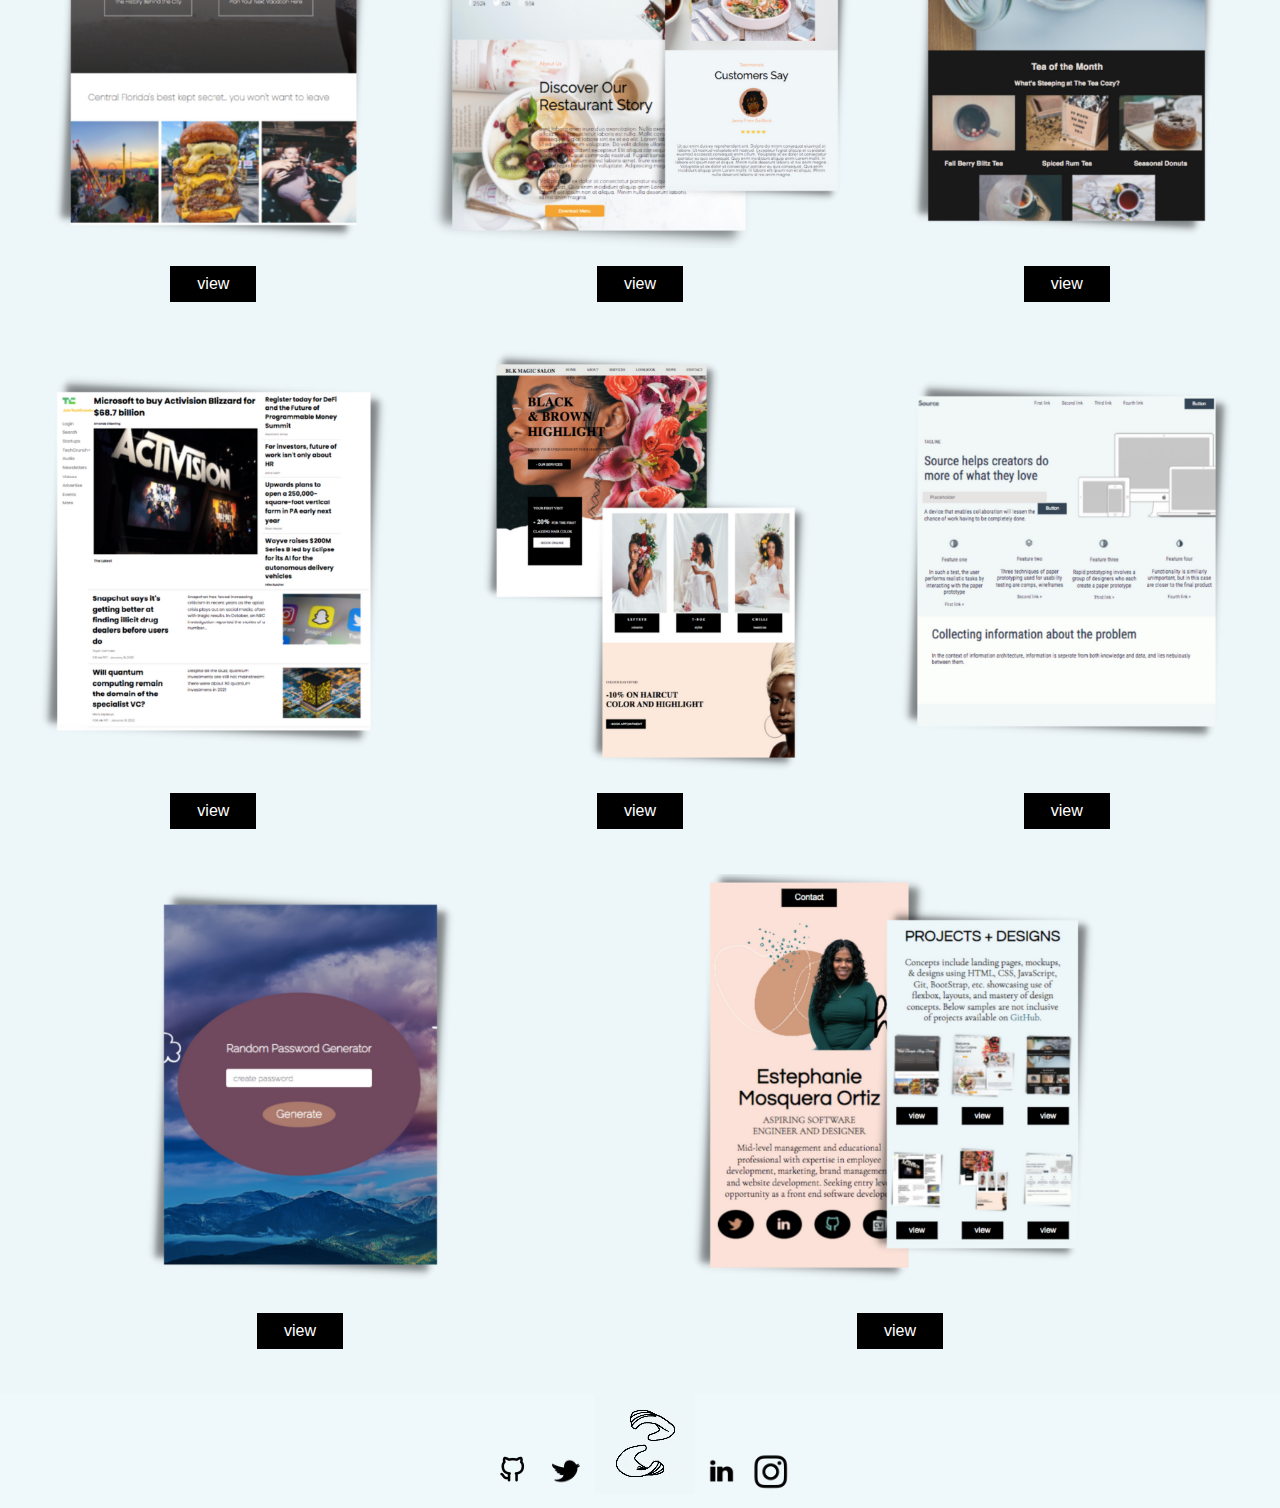
==== commit 640e3c0b: "added to portfolio section index.html added a new grid style.css" ====
--- a/index.html
+++ b/index.html
@@ -6,7 +6,7 @@
     <meta name="viewport" content="width=device-width, initial-scale=1.0">
     <title>Estephanie Mosquera Ortiz</title>
     <link rel="stylesheet" href="./resources/css/style.css">
-    <script type="text/javascript" src="./resources/javascript/app.js"></script>
+    <script type="text/javascript" src="./app.js"></script>
 </head>
 
 <body>
@@ -144,6 +144,17 @@
                <div><a href="http://emosquera.co/sourcemockup/" target="_blank"><button class="btn">view</button></a></div>
             </div>
         </div>
+
+        <div class="gridthree">
+            <div class="rndmpwdgen">
+               <div><img src="./resources/images/projects.png" alt=randompwdgenerator width=70%></div>
+               <div><a href="https://emosquera.co/pwdgenerator/" target="_blank"><button class="btn">view</button></a></div>
+            </div> 
+            <div class="portfolio">
+                <div><img src="./resources/images/portfolio.png" alt=portfolio width=70%></div>
+                <div><a href="https://emosquera.co/" target="_blank"><button class="btn">view</button></a></div>
+             </div> 
+        </div>
     </section>   
 
     <footer>
--- a/resources/css/style.css
+++ b/resources/css/style.css
@@ -228,6 +228,16 @@
     padding-bottom: 2em;
 }
 
+.gridthree {
+    display: flex;
+    margin: auto;
+    grid-template-columns: 30% 30% 30%;
+    grid-template-rows: 80% 20%;
+    text-align: center;
+    gap: 0;
+    padding-bottom: 2em;
+}
+
 /* FOOTER */
 footer {
     display: flex;
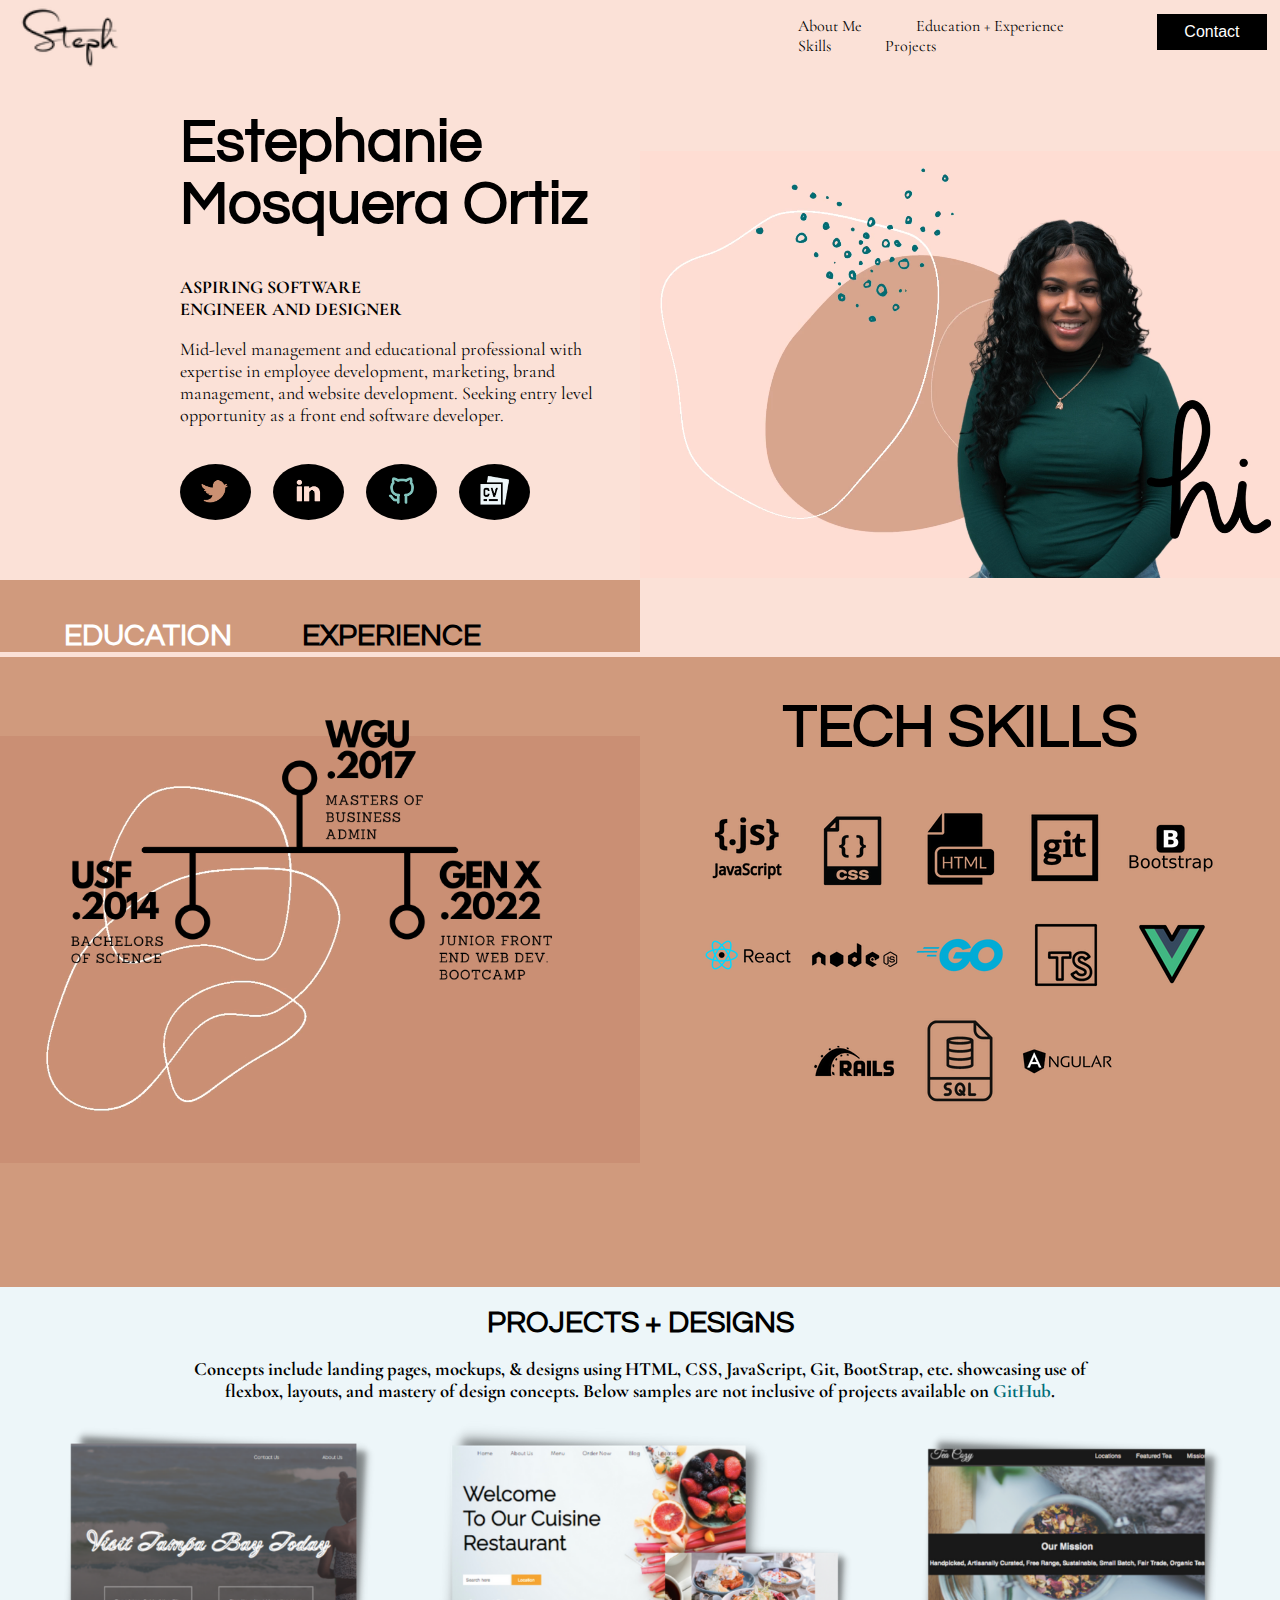
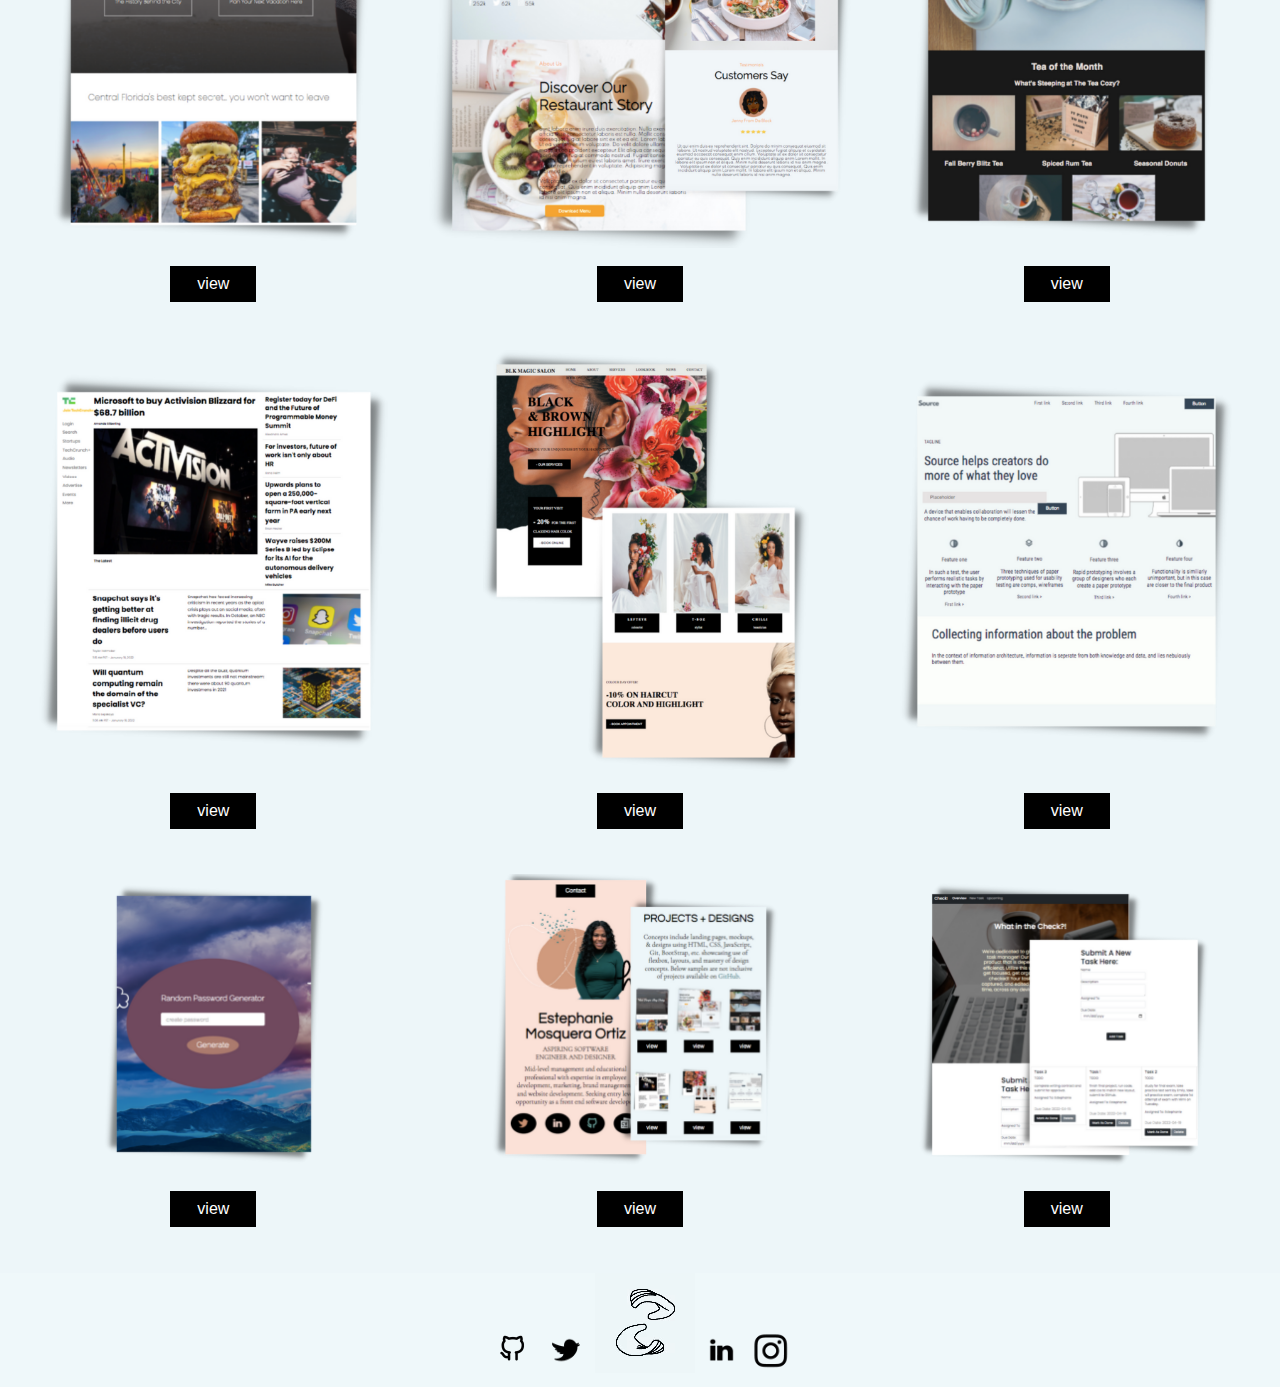
==== commit c9707938: "added new project with template to showcase js skills index.html" ====
--- a/index.html
+++ b/index.html
@@ -42,7 +42,7 @@
                 <a href="www.twitter.com/beautandbeastco" target="_blank"><button class="btntwo"><img src="resources/images/twitter.png" alt="twitter" width=35vw></button></a>
                 <a href="https://www.linkedin.com/in/estephanie-mosqueraortiz" target="_blank"><button class="btnthree"><img src="./resources/images/linkedin.png" alt="linkedin" width=35vw></button></a>
                 <a href="https://github.com/emosqu3ra/" target="_blank"><button class="btnthree"><img src="./resources/images/github.png" alt="github" width=35vw></button></a>
-                <a href="https://www.dropbox.com/s/trp6aecvood1677/Mosquera-Ortiz%2C%20Estephanie%20IT%20.pdf?dl=0" target="_blank"><button class="btnthree"><img src="./resources/images/cv.png" alt="cv" width=35vw></button></a>
+                <a href="https://www.dropbox.com/s/ouhvom6158yi8ax/Mosquera-Ortiz%2C%20Estephanie%20IT%20.pdf?dl=0" target="_blank"><button class="btnthree"><img src="./resources/images/cv.png" alt="cv" width=35vw></button></a>
             </div>
         </section>
         <section>
@@ -154,6 +154,10 @@
                 <div><img src="./resources/images/portfolio.png" alt=portfolio width=70%></div>
                 <div><a href="https://emosquera.co/" target="_blank"><button class="btn">view</button></a></div>
              </div> 
+             <div class="taskform">
+                <div><img src="./resources/images/check_project.png" alt=taskformtracker width=70%></div>
+                <div><a href="http://emosquera.co/check/" target="_blank"><button class="btn">view</button></a></div>
+             </div>  
         </div>
     </section>   
 
